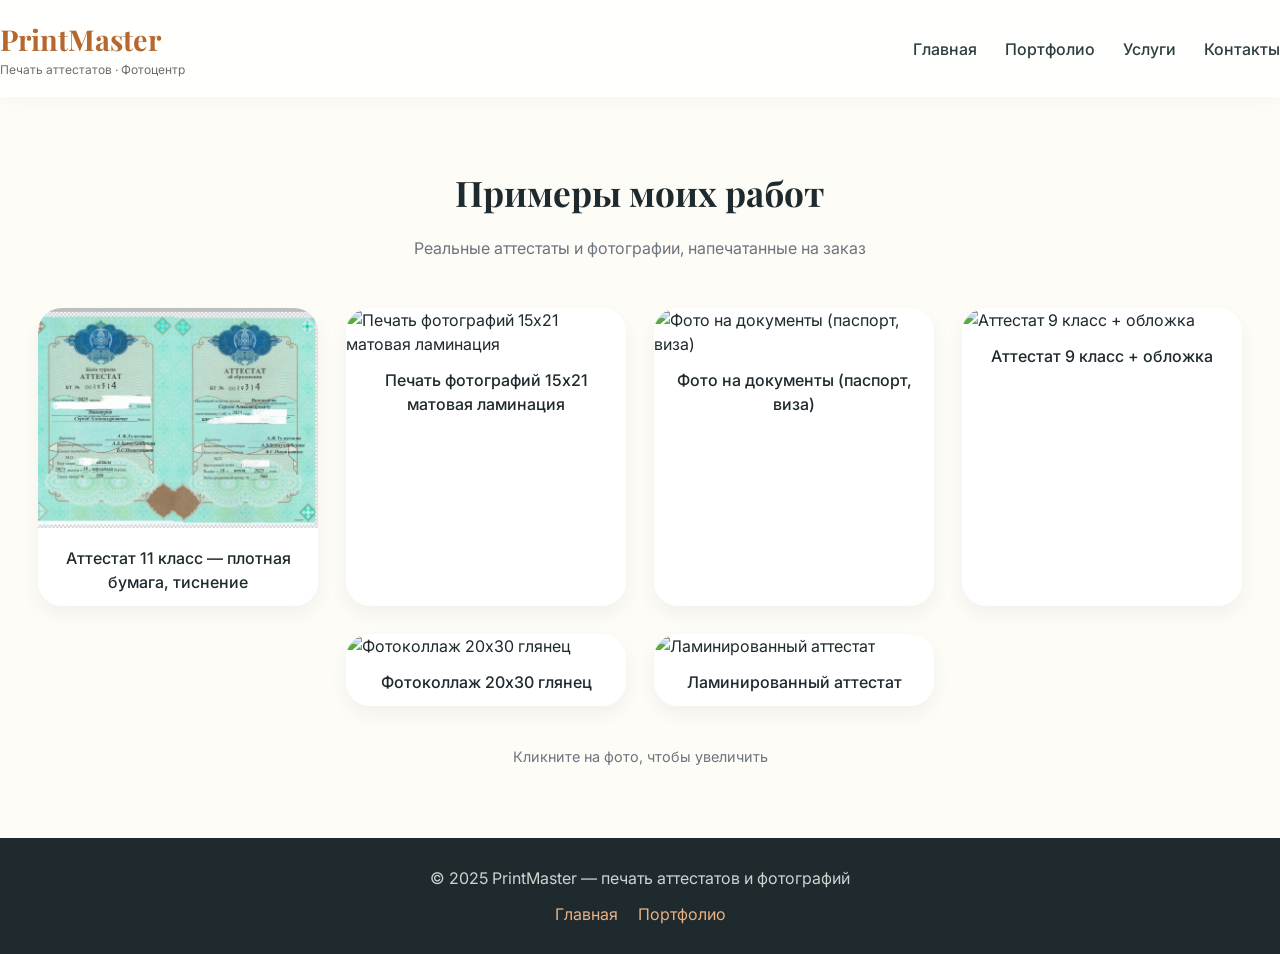
==== gallery.html @ a9d1c89c "Update gallery item image source in gallery.html" ====
<!DOCTYPE html>
<html lang="ru">
<head>
    <meta charset="UTF-8">
    <meta name="viewport" content="width=device-width, initial-scale=1.0">
    <title>Портфолио работ - PrintMaster</title>
    <link rel="stylesheet" href="style.css">
    <link rel="stylesheet" href="https://cdnjs.cloudflare.com/ajax/libs/font-awesome/6.0.0-beta3/css/all.min.css">
    <link href="https://fonts.googleapis.com/css2?family=Inter:wght@300;400;500;600;700&family=Playfair+Display:wght@500;700&display=swap" rel="stylesheet">
</head>
<body>
<header>
    <div class="container navbar">
        <div class="logo">
            <h1>PrintMaster</h1>
            <p>Печать аттестатов · Фотоцентр</p>
        </div>
        <div class="nav-links">
            <a href="index.html">Главная</a>
            <a href="gallery.html">Портфолио</a>
            <a href="index.html#services">Услуги</a>
            <a href="index.html#contact">Контакты</a>
        </div>
    </div>
</header>

<main>
    <section class="section">
        <div class="container">
            <div class="section-title">Примеры моих работ</div>
            <div class="section-sub">Реальные аттестаты и фотографии, напечатанные на заказ</div>
            
            <div class="gallery-grid" id="galleryContainer">
                <!-- Здесь будут ваши фотографии. Замените src на свои файлы и добавьте подписи -->
                <!-- Шаблон для каждого фото: -->
                <!--
                <div class="gallery-item">
                    <img src="images/work2.png" alt="описание" onclick="openLightbox(this)">
                    <div class="gallery-caption">Подпись к фото</div>
                </div>
                -->
            </div>
            <div class="gallery-note">Кликните на фото, чтобы увеличить</div>
        </div>
    </section>
</main>

<!-- Lightbox (модальное окно) -->
<div id="lightbox" class="lightbox" onclick="closeLightbox()">
    <span class="close-lightbox">&times;</span>
    <img class="lightbox-content" id="lightboxImg">
</div>

<footer>
    <div class="container">
        <p>© 2025 PrintMaster — печать аттестатов и фотографий</p>
        <div class="footer-links">
            <a href="index.html">Главная</a>
            <a href="gallery.html">Портфолио</a>
        </div>
    </div>
</footer>

<script>
    // ⬇️⬇️⬇️ ЗДЕСЬ ВЫ ДОЛЖНЫ ПЕРЕЧИСЛИТЬ СВОИ ФОТОГРАФИИ ⬇️⬇️⬇️
    const myWorks = [
        { src: "images/work1.jpg", caption: "Аттестат 11 класс — плотная бумага, тиснение" },
        { src: "images/work2.jpg", caption: "Печать фотографий 15x21 матовая ламинация" },
        { src: "images/work3.jpg", caption: "Фото на документы (паспорт, виза)" },
        { src: "images/work4.jpg", caption: "Аттестат 9 класс + обложка" },
        { src: "images/work5.jpg", caption: "Фотоколлаж 20x30 глянец" },
        { src: "images/work6.jpg", caption: "Ламинированный аттестат" }
        // Добавьте сколько нужно строк, заменив пути на реальные имена файлов в папке images
    ];

    // Автоматическое создание карточек галереи
    const galleryContainer = document.getElementById("galleryContainer");
    if (galleryContainer) {
        myWorks.forEach(work => {
            const item = document.createElement("div");
            item.className = "gallery-item";
            item.innerHTML = `
                <img src="${work.src}" alt="${work.caption}" onclick="openLightbox(this)">
                <div class="gallery-caption">${work.caption}</div>
            `;
            galleryContainer.appendChild(item);
        });
    }

    // Lightbox функции
    function openLightbox(imgElement) {
        const lightbox = document.getElementById("lightbox");
        const lightboxImg = document.getElementById("lightboxImg");
        lightbox.style.display = "flex";
        lightboxImg.src = imgElement.src;
    }
    function closeLightbox() {
        document.getElementById("lightbox").style.display = "none";
    }
</script>
</body>
</html>
---- style.css ----
* {
    margin: 0;
    padding: 0;
    box-sizing: border-box;
}
body {
    font-family: 'Inter', sans-serif;
    background-color: #fefcf7;
    color: #1e2a2e;
    line-height: 1.5;
}
.container {
    max-width: 1280px;
    margin: 0 auto;
    padding: 0 24px;
}
/* header */
header {
    background: #ffffffd9;
    backdrop-filter: blur(2px);
    position: sticky;
    top: 0;
    z-index: 100;
    box-shadow: 0 4px 20px rgba(0,0,0,0.03);
}
.navbar {
    display: flex;
    justify-content: space-between;
    align-items: center;
    padding: 18px 0;
    flex-wrap: wrap;
}
.logo h1 {
    font-family: 'Playfair Display', serif;
    font-size: 1.8rem;
    color: #b5672e;
}
.logo p {
    font-size: 0.75rem;
    color: #6b6f6b;
}
.nav-links {
    display: flex;
    gap: 28px;
}
.nav-links a {
    text-decoration: none;
    font-weight: 500;
    color: #2d3e40;
}
.nav-links a:hover { color: #b5672e; }
/* buttons */
.btn {
    display: inline-block;
    background: #b5672e;
    color: white;
    padding: 12px 28px;
    border-radius: 40px;
    text-decoration: none;
    font-weight: 600;
    transition: 0.2s;
    border: none;
    cursor: pointer;
}
.btn-outline {
    background: transparent;
    border: 2px solid #b5672e;
    color: #b5672e;
}
.btn-outline:hover {
    background: #b5672e;
    color: white;
}
.btn:hover { background: #964b1c; transform: translateY(-2px); }
/* hero */
.hero {
    padding: 70px 0;
    background: linear-gradient(135deg, #fff6ed, #fef0e4);
}
.hero-grid {
    display: flex;
    align-items: center;
    gap: 40px;
    flex-wrap: wrap;
}
.hero-content { flex: 1.2; }
.hero-content h1 {
    font-size: 3rem;
    font-family: 'Playfair Display', serif;
    line-height: 1.2;
}
.hero-content h1 span { color: #b5672e; }
.hero-content p {
    font-size: 1.1rem;
    margin: 20px 0;
}
.hero-image {
    flex: 0.8;
    text-align: center;
    font-size: 6rem;
    color: #b5672e;
}
/* sections */
.section {
    padding: 70px 0;
}
.section-title {
    text-align: center;
    font-size: 2.2rem;
    font-family: 'Playfair Display', serif;
    font-weight: 700;
    margin-bottom: 16px;
}
.section-sub {
    text-align: center;
    color: #6c757d;
    margin-bottom: 48px;
}
.cards-grid {
    display: flex;
    flex-wrap: wrap;
    justify-content: center;
    gap: 30px;
}
.service-card {
    background: white;
    border-radius: 32px;
    padding: 32px 24px;
    width: 260px;
    text-align: center;
    box-shadow: 0 12px 28px rgba(0,0,0,0.05);
    border: 1px solid #ffe4ce;
}
.service-icon {
    font-size: 3rem;
    color: #b5672e;
    margin-bottom: 16px;
}
.price-tag {
    font-weight: 700;
    color: #b5672e;
    margin-top: 12px;
}
/* gallery page styles */
.gallery-grid {
    display: flex;
    flex-wrap: wrap;
    gap: 28px;
    justify-content: center;
}
.gallery-item {
    background: white;
    border-radius: 24px;
    overflow: hidden;
    width: 280px;
    box-shadow: 0 8px 20px rgba(0,0,0,0.05);
    transition: 0.2s;
    cursor: pointer;
}
.gallery-item img {
    width: 100%;
    height: 220px;
    object-fit: cover;
    transition: 0.2s;
}
.gallery-item:hover img { transform: scale(1.02); }
.gallery-caption {
    padding: 12px;
    text-align: center;
    font-weight: 500;
    background: white;
}
.gallery-note {
    text-align: center;
    margin-top: 40px;
    font-size: 0.9rem;
    color: #6c757d;
}
/* lightbox */
.lightbox {
    display: none;
    position: fixed;
    top: 0; left: 0;
    width: 100%; height: 100%;
    background: rgba(0,0,0,0.9);
    justify-content: center;
    align-items: center;
    z-index: 1000;
}
.lightbox-content {
    max-width: 90%;
    max-height: 90%;
    border-radius: 16px;
}
.close-lightbox {
    position: absolute;
    top: 30px;
    right: 40px;
    font-size: 40px;
    color: white;
    cursor: pointer;
}
/* contact */
.contact-wrap {
    background: #2d3e40;
    border-radius: 40px;
    padding: 48px;
    color: white;
    display: flex;
    flex-wrap: wrap;
    gap: 40px;
}
.contact-info { flex: 1; }
.contact-detail {
    display: flex;
    align-items: center;
    gap: 15px;
    margin-top: 20px;
}
.contact-detail a, .contact-detail span { color: #fef7f0; text-decoration: none; }
.contact-form {
    flex: 1;
    background: rgba(255,255,255,0.1);
    padding: 28px;
    border-radius: 32px;
}
.contact-form input, .contact-form textarea {
    width: 100%;
    padding: 12px 18px;
    margin-bottom: 16px;
    border-radius: 48px;
    border: none;
}
footer {
    background: #1e2a2e;
    color: #cbd5d0;
    text-align: center;
    padding: 28px;
}
.footer-links {
    margin-top: 12px;
    display: flex;
    justify-content: center;
    gap: 20px;
}
.footer-links a { color: #e7b183; text-decoration: none; }
@media (max-width: 760px) {
    .navbar { flex-direction: column; gap: 12px; }
    .hero-content h1 { font-size: 2rem; }
    .hero-grid { flex-direction: column; text-align: center; }
    .contact-wrap { flex-direction: column; }
}
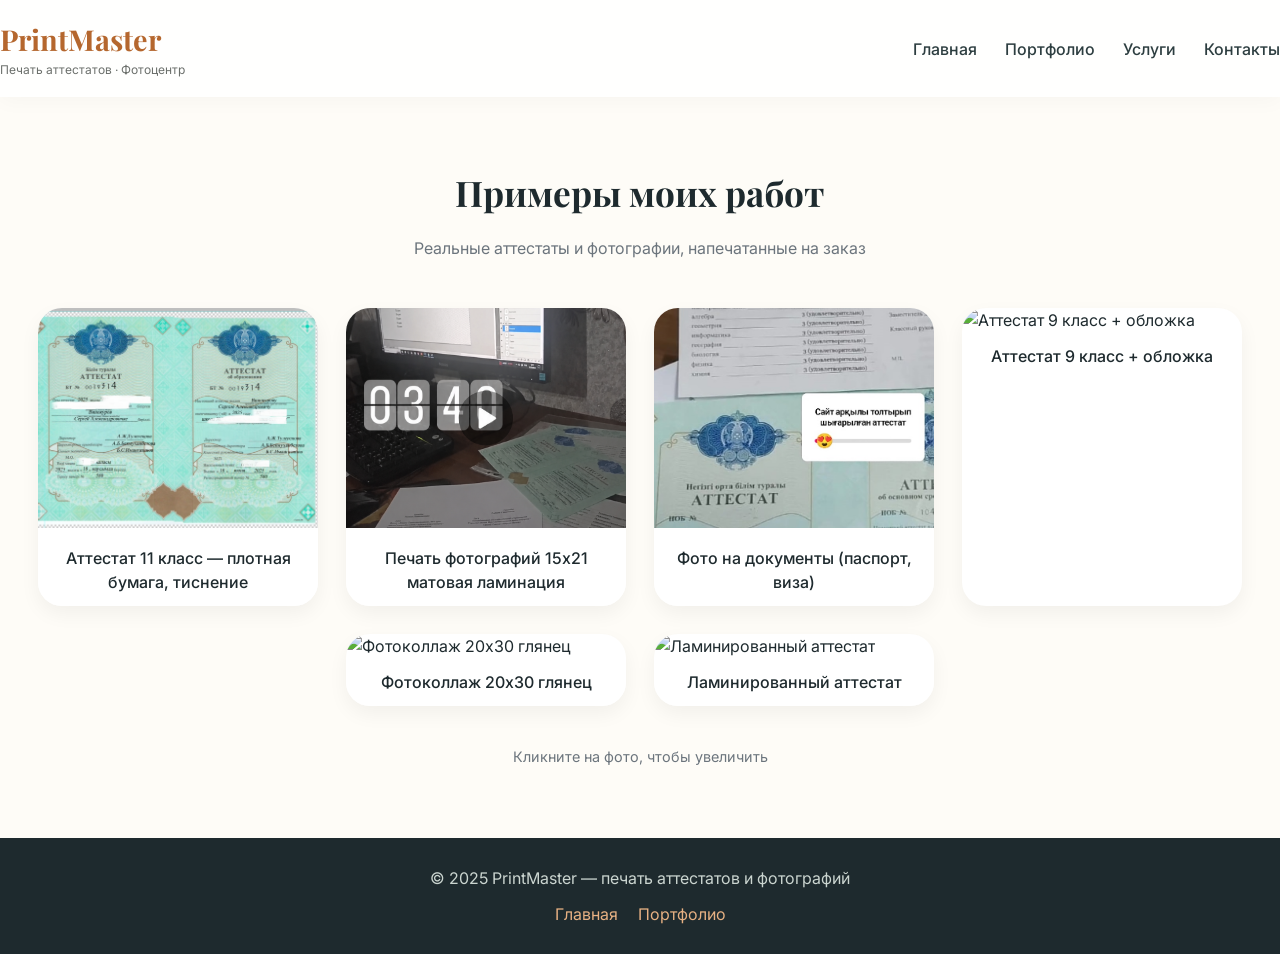
==== commit a4ff22e7: "Update gallery.html" ====
--- a/gallery.html
+++ b/gallery.html
@@ -65,8 +65,8 @@
     // ⬇️⬇️⬇️ ЗДЕСЬ ВЫ ДОЛЖНЫ ПЕРЕЧИСЛИТЬ СВОИ ФОТОГРАФИИ ⬇️⬇️⬇️
     const myWorks = [
         { src: "images/work1.jpg", caption: "Аттестат 11 класс — плотная бумага, тиснение" },
-        { src: "images/work2.jpg", caption: "Печать фотографий 15x21 матовая ламинация" },
-        { src: "images/work3.jpg", caption: "Фото на документы (паспорт, виза)" },
+        { src: "images/work2.png", caption: "Печать фотографий 15x21 матовая ламинация" },
+        { src: "images/work3.jpeg", caption: "Фото на документы (паспорт, виза)" },
         { src: "images/work4.jpg", caption: "Аттестат 9 класс + обложка" },
         { src: "images/work5.jpg", caption: "Фотоколлаж 20x30 глянец" },
         { src: "images/work6.jpg", caption: "Ламинированный аттестат" }
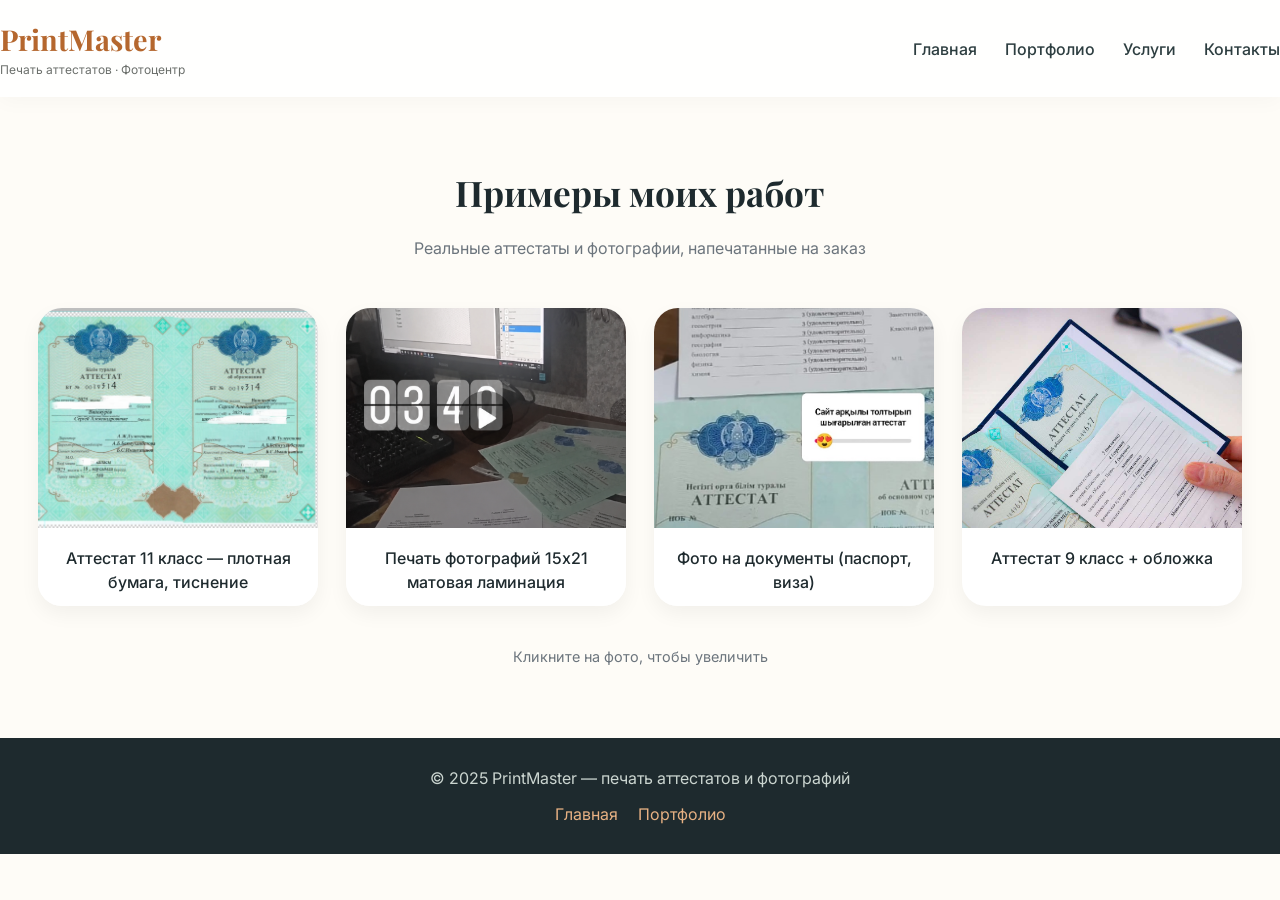
==== commit 2b385094: "Remove two images from gallery Removed two image entries from the gallery." ====
--- a/gallery.html
+++ b/gallery.html
@@ -35,7 +35,7 @@
                 <!-- Шаблон для каждого фото: -->
                 <!--
                 <div class="gallery-item">
-                    <img src="images/work2.png" alt="описание" onclick="openLightbox(this)">
+                    <img src="images/work1.jpg" alt="описание" onclick="openLightbox(this)">
                     <div class="gallery-caption">Подпись к фото</div>
                 </div>
                 -->
@@ -68,8 +68,7 @@
         { src: "images/work2.png", caption: "Печать фотографий 15x21 матовая ламинация" },
         { src: "images/work3.jpeg", caption: "Фото на документы (паспорт, виза)" },
         { src: "images/work4.jpg", caption: "Аттестат 9 класс + обложка" },
-        { src: "images/work5.jpg", caption: "Фотоколлаж 20x30 глянец" },
-        { src: "images/work6.jpg", caption: "Ламинированный аттестат" }
+     
         // Добавьте сколько нужно строк, заменив пути на реальные имена файлов в папке images
     ];
 
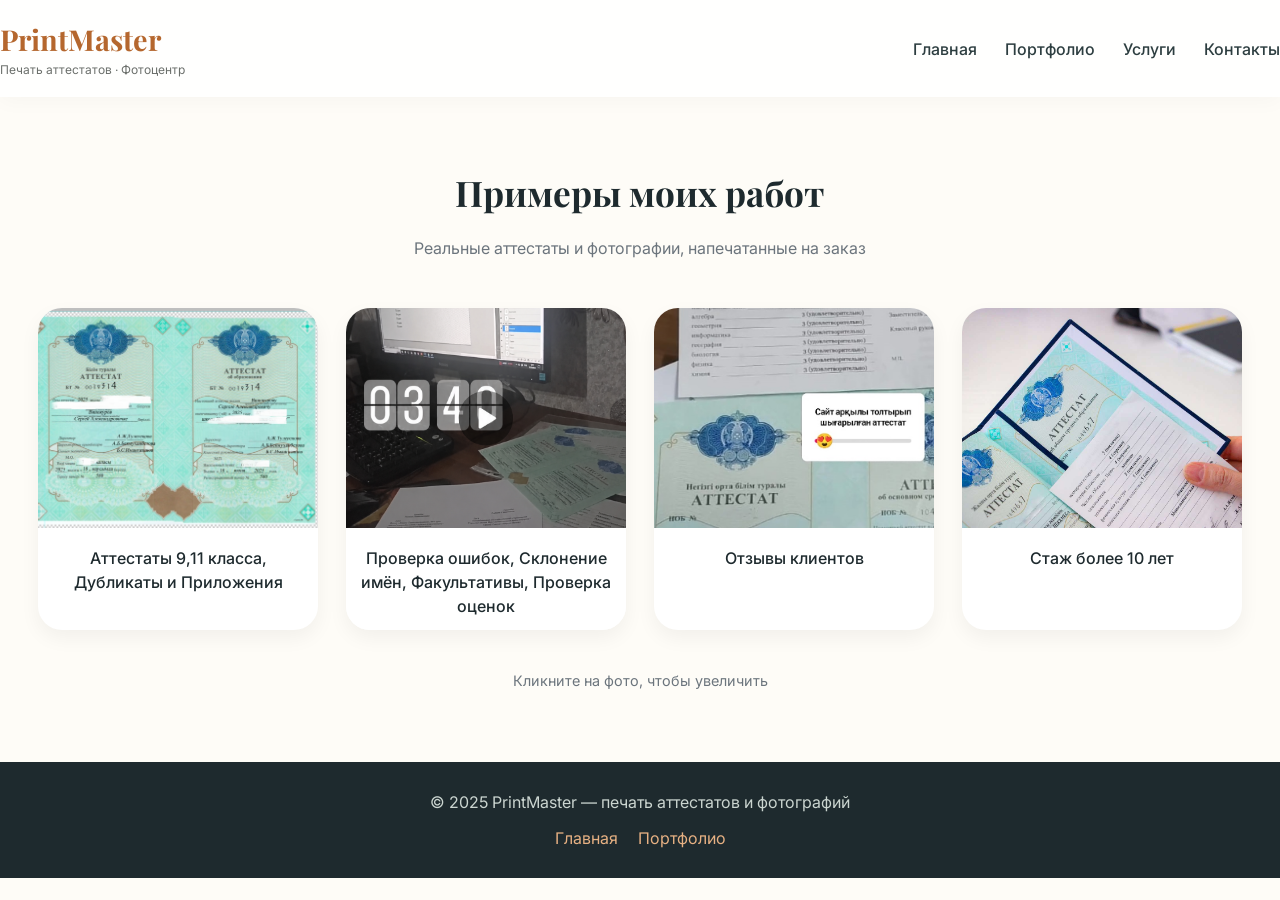
==== commit be774a59: "Update gallery.html" ====
--- a/gallery.html
+++ b/gallery.html
@@ -31,14 +31,7 @@
             <div class="section-sub">Реальные аттестаты и фотографии, напечатанные на заказ</div>
             
             <div class="gallery-grid" id="galleryContainer">
-                <!-- Здесь будут ваши фотографии. Замените src на свои файлы и добавьте подписи -->
-                <!-- Шаблон для каждого фото: -->
-                <!--
-                <div class="gallery-item">
-                    <img src="images/work1.jpg" alt="описание" onclick="openLightbox(this)">
-                    <div class="gallery-caption">Подпись к фото</div>
-                </div>
-                -->
+
             </div>
             <div class="gallery-note">Кликните на фото, чтобы увеличить</div>
         </div>
@@ -64,10 +57,10 @@
 <script>
     // ⬇️⬇️⬇️ ЗДЕСЬ ВЫ ДОЛЖНЫ ПЕРЕЧИСЛИТЬ СВОИ ФОТОГРАФИИ ⬇️⬇️⬇️
     const myWorks = [
-        { src: "images/work1.jpg", caption: "Аттестат 11 класс — плотная бумага, тиснение" },
-        { src: "images/work2.png", caption: "Печать фотографий 15x21 матовая ламинация" },
-        { src: "images/work3.jpeg", caption: "Фото на документы (паспорт, виза)" },
-        { src: "images/work4.jpg", caption: "Аттестат 9 класс + обложка" },
+        { src: "images/work1.jpg", caption: "Аттестаты 9,11 класса, Дубликаты и Приложения" },
+        { src: "images/work2.png", caption: "Проверка ошибок, Cклонение имён, Факультативы, Проверка оценок" },
+        { src: "images/work3.jpeg", caption: "Отзывы клиентов" },
+        { src: "images/work4.jpg", caption: "Стаж более 10 лет" },
      
         // Добавьте сколько нужно строк, заменив пути на реальные имена файлов в папке images
     ];
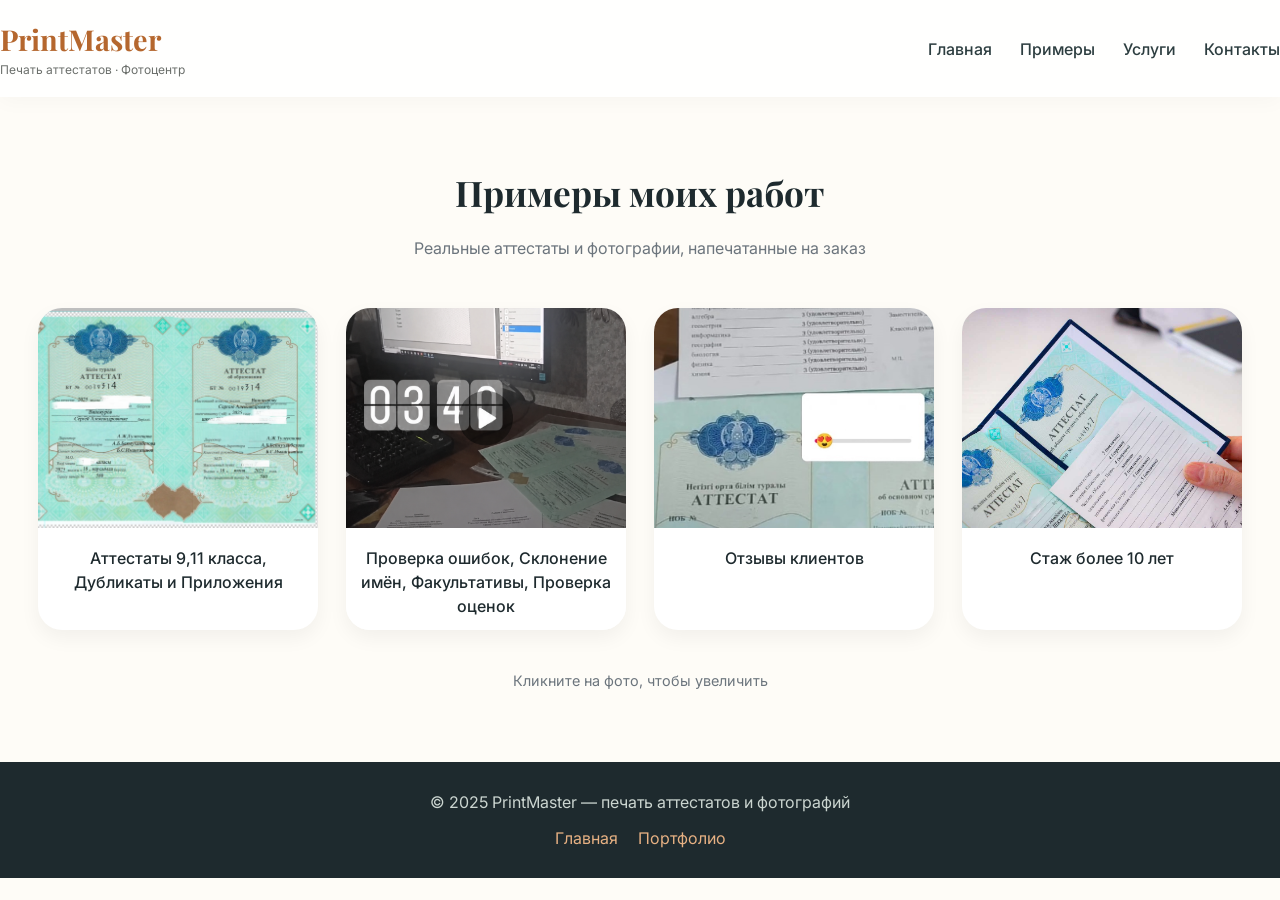
==== commit a395a877: "Update gallery.html" ====
--- a/gallery.html
+++ b/gallery.html
@@ -17,7 +17,7 @@
         </div>
         <div class="nav-links">
             <a href="index.html">Главная</a>
-            <a href="gallery.html">Портфолио</a>
+            <a href="gallery.html">Примеры</a>
             <a href="index.html#services">Услуги</a>
             <a href="index.html#contact">Контакты</a>
         </div>
